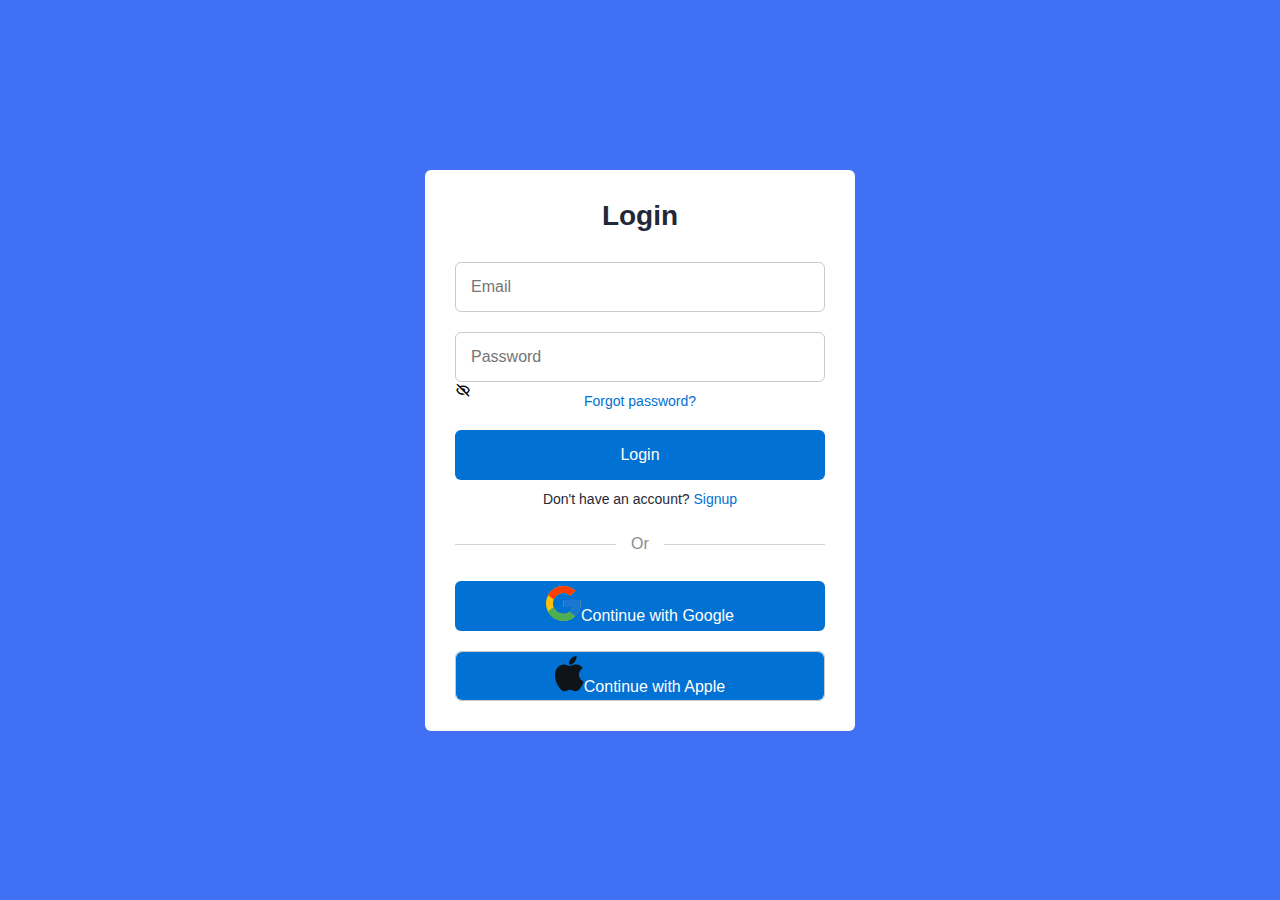
==== index.html @ f736e298 "button apple/google" ====
<!DOCTYPE html>
<html lang="en">
<head>
    <meta charset="UTF-8">
    <meta http-equiv="X-UA-Compatible" content="IE=edge"> 
    <meta name="viewport" content="width=device-width, initial-scale=1.0">
    <title>MeetTweet</title>

    <link rel="stylesheet" href="stylesheet.css">
    <link href='https://unpkg.com/boxicons@2.1.2/css/boxicons.min.css' rel='stylesheet'>
</head>
<body>
     <body>
          <section class="container forms">
              <div class="form login">
                  <div class="form-content">
                      <header>Login</header>
                      <form action="#">
                          <div class="field input-field">
                              <input type="email" placeholder="Email" class="input">
                          </div>
  
                          <div class="field input-field">
                              <input type="password" placeholder="Password" class="password">
                              <i class='bx bx-hide eye-icon'></i>
                          </div>
  
                          <div class="form-link">
                              <a href="#" class="forgot-pass">Forgot password?</a>
                          </div>
  
                          <div class="field button-field">
                              <button>Login</button>
                          </div>
                      </form>
  
                      <div class="form-link">
                          <span>Don't have an account? <a href="#" class="link signup-link">Signup</a></span>
                      </div>
                  </div>
  
                  <div class="line"></div>
  
                  <div class="media-options">
                      <a href="#" class="field apple">
                        <button><img src="google.png">Continue with Google</button>
                      </a>
                  </div>
  
                  <div class="media-options">
                      <a href="#" class="field google">
                        <button><img src="apple.png" a href="#apple.com">Continue with Apple</button>
                          
                      </a>
                  </div>
  
              </div>
  
              <!-- Signup Form -->
  
              <div class="form signup">
                  <div class="form-content">
                      <header>Signup</header>
                      <form action="#">
                          <div class="field input-field">
                              <input type="email" placeholder="Email" class="input">
                          </div>
  
                          <div class="field input-field">
                              <input type="password" placeholder="Create password" class="password">
                          </div>
  
                          <div class="field input-field">
                              <input type="password" placeholder="Confirm password" class="password">
                              <i class='bx bx-hide eye-icon'></i>
                          </div>
  
                          <div class="field button-field">
                              <button>Signup</button>
                          </div>
                      </form>
  
                      <div class="form-link">
                          <span>Already have an account? <a href="#" class="link login-link">Login</a></span>
                      </div>
                  </div>
  
                  <div class="line"></div>
  
                  <div class="media-options">
                      <a href="#" class="field Apple">
                          <i class=''></i>
                          <span>Login with Apple</span>
                      </a>
                  </div>
  
                  <div class="media-options">
                      <a href="#" class="field google">
                          <img src="#" alt="" class="google-img">
                          <span>Login with Google</span>
                      </a>
                  </div>
  
              </div>
          </section>
     

</body>
</html>
---- stylesheet.css ----
*{
  margin: 0;
  padding: 0;
  box-sizing: border-box;
  font-family: 'Poppins', sans-serif;
}
.container{
  height: 100vh;
  width: 100%;
  display: flex;
  align-items: center;
  justify-content: center;
  background-color: #4070f4;
  column-gap: 30px;
}
.form{
  position: absolute;
  max-width: 430px;
  width: 100%;
  padding: 30px;
  border-radius: 6px;
  background: #FFF;
}
.form.signup{
  opacity: 0;
  pointer-events: none;
}
.forms.show-signup .form.signup{
  opacity: 1;
  pointer-events: auto;
}
.forms.show-signup .form.login{
  opacity: 0;
  pointer-events: none;
}
header{
  font-size: 28px;
  font-weight: 600;
  color: #232836;
  text-align: center;
}
form{
  margin-top: 30px;
}
.form .field{
  position: relative;
  height: 50px;
  width: 100%;
  margin-top: 20px;
  border-radius: 6px;
}
.field input,
.field button{
  height: 100%;
  width: 100%;
  border: none;
  font-size: 16px;
  font-weight: 400;
  border-radius: 6px;
}
.field input{
  outline: none;
  padding: 0 15px;
  border: 1px solid#CACACA;
}
.field input:focus{
  border-bottom-width: 2px;
}

.field button{
  color: #fff;
  background-color: #0171d3;
  transition: all 0.3s ease;
  cursor: pointer;
}
.field button:hover{
  background-color: #016dcb;
}
.form-link{
  text-align: center;
  margin-top: 10px;
}
.form-link span,
.form-link a{
  font-size: 14px;
  font-weight: 400;
  color: #232836;
}
.form a{
  color: #0171d3;
  text-decoration: none;
}
.form-content a:hover{
  text-decoration: underline;
}
.line{
  position: relative;
  height: 1px;
  width: 100%;
  margin: 36px 0;
  background-color: #d4d4d4;
}
.line::before{
  content: 'Or';
  position: absolute;
  top: 50%;
  left: 50%;
  transform: translate(-50%, -50%);
  background-color: #FFF;
  color: #8b8b8b;
  padding: 0 15px;
}
.media-options a{
  display: flex;
  align-items: center;
  justify-content: center;
}
a.facebook{
  color: #fff;
  background-color: #4267b2;
}
 /*a.facebook .facebook-icon{
  height: 28px;
  width: 28px;
  color: #0171d3;
  font-size: 20px;
  border-radius: 50%;
  display: flex;
  align-items: center;
  justify-content: center;
  background-color: #fff;
}
.facebook-icon,*/
img.google-img{
  position: absolute;
  top: 50%;
  left: 15px;
  transform: translateY(-50%);
}
img.google-img{
  height: 20px;
  width: 20px;
  object-fit: cover;
}
a.google{
  border: 1px solid #CACACA;
}
a.google span{
  font-weight: 500;
  opacity: 0.6;
  color: #232836;
}

@media screen and (max-width: 400px) {
  .form{
      padding: 20px 10px;
  }
  
}
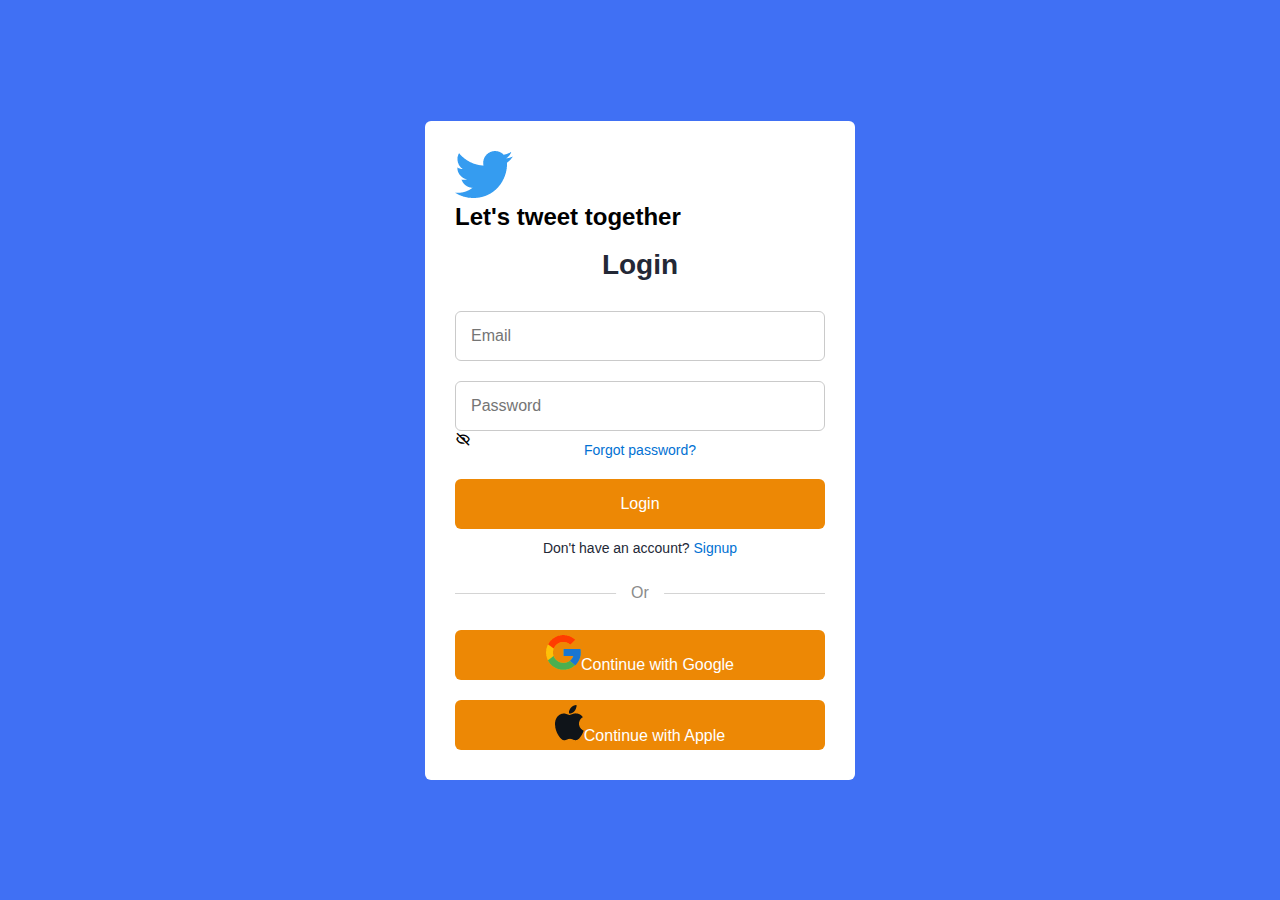
==== commit a4994ab5: "logo" ====
--- a/index.html
+++ b/index.html
@@ -11,9 +11,12 @@
 </head>
 <body>
      <body>
+
           <section class="container forms">
               <div class="form login">
                   <div class="form-content">
+                    <img src="logo.png" class="logo">
+                      <h2>Let's tweet together</h2><br>
                       <header>Login</header>
                       <form action="#">
                           <div class="field input-field">
--- a/stylesheet.css
+++ b/stylesheet.css
@@ -69,7 +69,7 @@
 
 .field button{
   color: #fff;
-  background-color: #0171d3;
+  background-color: #ed8805;
   transition: all 0.3s ease;
   cursor: pointer;
 }
@@ -115,41 +115,6 @@
   align-items: center;
   justify-content: center;
 }
-a.facebook{
-  color: #fff;
-  background-color: #4267b2;
-}
- /*a.facebook .facebook-icon{
-  height: 28px;
-  width: 28px;
-  color: #0171d3;
-  font-size: 20px;
-  border-radius: 50%;
-  display: flex;
-  align-items: center;
-  justify-content: center;
-  background-color: #fff;
-}
-.facebook-icon,*/
-img.google-img{
-  position: absolute;
-  top: 50%;
-  left: 15px;
-  transform: translateY(-50%);
-}
-img.google-img{
-  height: 20px;
-  width: 20px;
-  object-fit: cover;
-}
-a.google{
-  border: 1px solid #CACACA;
-}
-a.google span{
-  font-weight: 500;
-  opacity: 0.6;
-  color: #232836;
-}
 
 @media screen and (max-width: 400px) {
   .form{
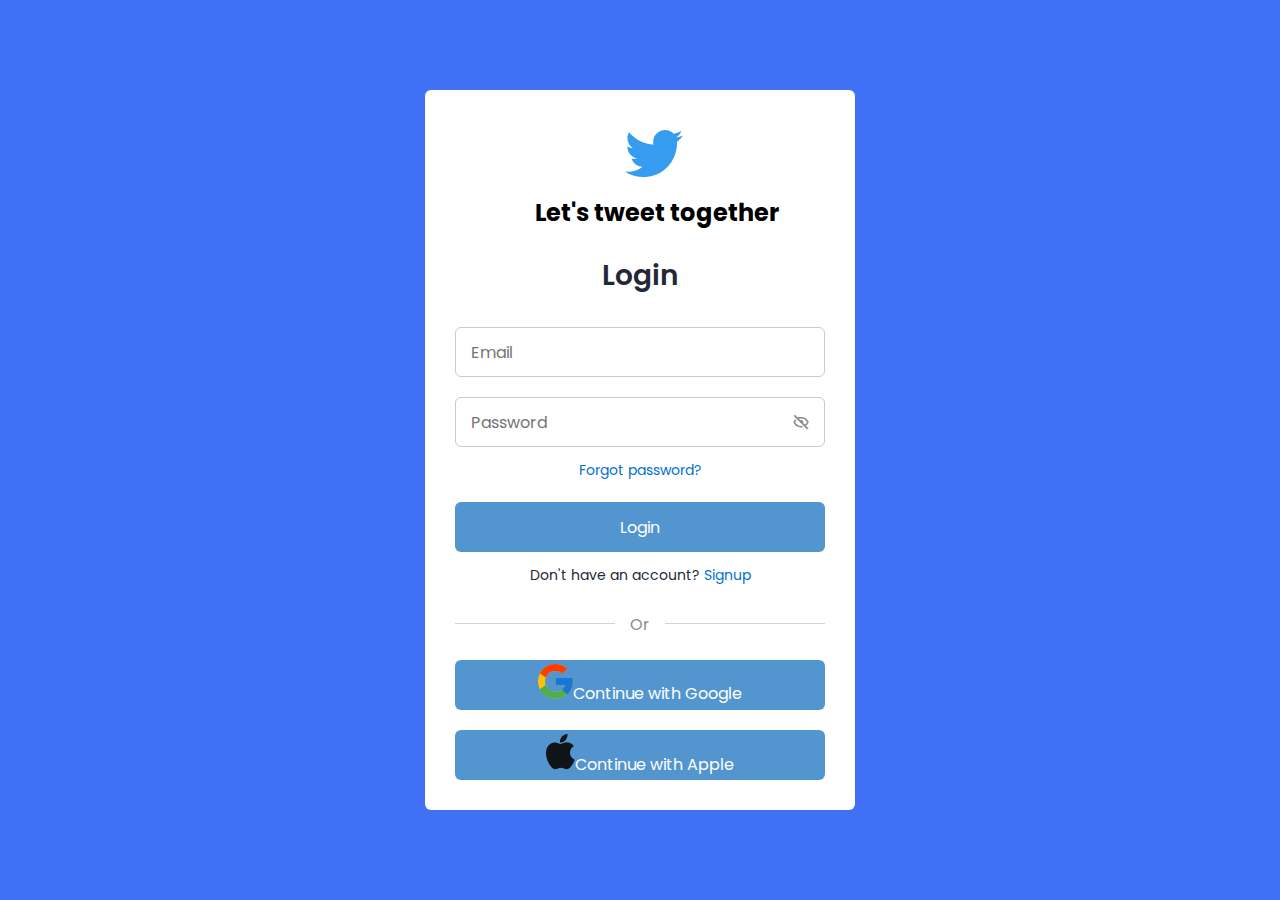
==== commit 17e131c8: "logo/defer/" ====
--- a/index.html
+++ b/index.html
@@ -8,6 +8,7 @@
 
     <link rel="stylesheet" href="stylesheet.css">
     <link href='https://unpkg.com/boxicons@2.1.2/css/boxicons.min.css' rel='stylesheet'>
+    <script src="/script.js" defer></script>
 </head>
 <body>
      <body>
@@ -20,11 +21,11 @@
                       <header>Login</header>
                       <form action="#">
                           <div class="field input-field">
-                              <input type="email" placeholder="Email" class="input">
+                              <input type="email" placeholder="Email" class="input" required>
                           </div>
   
                           <div class="field input-field">
-                              <input type="password" placeholder="Password" class="password">
+                              <input type="password" placeholder="Password" class="password" required>
                               <i class='bx bx-hide eye-icon'></i>
                           </div>
   
@@ -63,6 +64,7 @@
   
               <div class="form signup">
                   <div class="form-content">
+                    <img src="logo.png" class="logo">
                       <header>Signup</header>
                       <form action="#">
                           <div class="field input-field">
@@ -91,18 +93,17 @@
                   <div class="line"></div>
   
                   <div class="media-options">
-                      <a href="#" class="field Apple">
-                          <i class=''></i>
-                          <span>Login with Apple</span>
-                      </a>
-                  </div>
-  
-                  <div class="media-options">
-                      <a href="#" class="field google">
-                          <img src="#" alt="" class="google-img">
-                          <span>Login with Google</span>
-                      </a>
-                  </div>
+                    <a href="#" class="field apple">
+                      <button><img src="google.png">Continue with Google</button>
+                    </a>
+                </div>
+
+                <div class="media-options">
+                    <a href="#" class="field google">
+                      <button><img src="apple.png" a href="#apple.com">Continue with Apple</button>
+                        
+                    </a>
+                </div>
   
               </div>
           </section>
--- a/stylesheet.css
+++ b/stylesheet.css
@@ -1,124 +1,151 @@
-*{
-  margin: 0;
-  padding: 0;
-  box-sizing: border-box;
-  font-family: 'Poppins', sans-serif;
+ /* Google Fonts - Poppins */
+ @import url('https://fonts.googleapis.com/css2?family=Poppins:wght@300;400;500;600&display=swap');
+
+ *{
+     margin: 0;
+     padding: 0;
+     box-sizing: border-box;
+     font-family: 'Poppins', sans-serif;
+ }
+.logo{
+    padding-left: 150px;
+    margin: 10px 20px
 }
-.container{
-  height: 100vh;
-  width: 100%;
-  display: flex;
-  align-items: center;
-  justify-content: center;
-  background-color: #4070f4;
-  column-gap: 30px;
+ h2{
+    padding-left: 80px;
+ }
+ .container{
+     height: 100vh;
+     width: 100%;
+     display: flex;
+     align-items: center;
+     justify-content: center;
+     background-color: #4070f4;
+     column-gap: 30px;
+ }
+ .form{
+     position: absolute;
+     max-width: 430px;
+     width: 100%;
+     padding: 30px;
+     border-radius: 6px;
+     background: #FFF;
+ }
+ .form.signup{
+     opacity: 0;
+     pointer-events: none;
+ }
+ .forms.show-signup .form.signup{
+     opacity: 1;
+     pointer-events: auto;
+ }
+ .forms.show-signup .form.login{
+     opacity: 0;
+     pointer-events: none;
+ }
+ header{
+     font-size: 28px;
+     font-weight: 600;
+     color: #232836;
+     text-align: center;
+ }
+ form{
+     margin-top: 30px;
+ }
+ .form .field{
+     position: relative;
+     height: 50px;
+     width: 100%;
+     margin-top: 20px;
+     border-radius: 6px;
+ }
+ .field input,
+ .field button{
+     height: 100%;
+     width: 100%;
+     border: none;
+     font-size: 16px;
+     font-weight: 400;
+     border-radius: 6px;
+ }
+ .field input{
+     outline: none;
+     padding: 0 15px;
+     border: 1px solid#CACACA;
+ }
+ .field input:focus{
+     border-bottom-width: 2px;
+ }
+ .eye-icon{
+     position: absolute;
+     top: 50%;
+     right: 10px;
+     transform: translateY(-50%);
+     font-size: 18px;
+     color: #8b8b8b;
+     cursor: pointer;
+     padding: 5px;
+ }
+ .field button{
+     color: #fff;
+     background-color: #5395cf;
+     transition: all 0.3s ease;
+     cursor: pointer;
+ }
+ .field button:hover{
+     background-color: #0e3d65;
+ }
+ .form-link{
+     text-align: center;
+     margin-top: 10px;
+ }
+ .form-link span,
+ .form-link a{
+     font-size: 14px;
+     font-weight: 400;
+     color: #232836;
+ }
+ .form a{
+     color: #0171d3;
+     text-decoration: none;
+ }
+ .form-content a:hover{
+     text-decoration: underline;
+ }
+ .line{
+     position: relative;
+     height: 1px;
+     width: 100%;
+     margin: 36px 0;
+     background-color: #d4d4d4;
+ }
+ .line::before{
+    content: 'Or';
+    position: absolute;
+    top: 50%;
+    left: 50%;
+    transform: translate(-50%, -50%);
+    background-color: #FFF;
+    color: #8b8b8b;
+    padding: 0 15px;
 }
-.form{
-  position: absolute;
-  max-width: 430px;
-  width: 100%;
-  padding: 30px;
-  border-radius: 6px;
-  background: #FFF;
-}
-.form.signup{
-  opacity: 0;
-  pointer-events: none;
-}
-.forms.show-signup .form.signup{
-  opacity: 1;
-  pointer-events: auto;
-}
-.forms.show-signup .form.login{
-  opacity: 0;
-  pointer-events: none;
-}
-header{
-  font-size: 28px;
-  font-weight: 600;
-  color: #232836;
-  text-align: center;
-}
-form{
-  margin-top: 30px;
-}
-.form .field{
-  position: relative;
-  height: 50px;
-  width: 100%;
-  margin-top: 20px;
-  border-radius: 6px;
-}
-.field input,
-.field button{
-  height: 100%;
-  width: 100%;
-  border: none;
-  font-size: 16px;
-  font-weight: 400;
-  border-radius: 6px;
-}
-.field input{
-  outline: none;
-  padding: 0 15px;
-  border: 1px solid#CACACA;
-}
-.field input:focus{
-  border-bottom-width: 2px;
-}
+ .media-options a{
+     display: flex;
+     align-items: center;
+     justify-content: center;
+ }
 
-.field button{
-  color: #fff;
-  background-color: #ed8805;
-  transition: all 0.3s ease;
-  cursor: pointer;
-}
-.field button:hover{
-  background-color: #016dcb;
-}
-.form-link{
-  text-align: center;
-  margin-top: 10px;
-}
-.form-link span,
-.form-link a{
-  font-size: 14px;
-  font-weight: 400;
-  color: #232836;
-}
-.form a{
-  color: #0171d3;
-  text-decoration: none;
-}
-.form-content a:hover{
-  text-decoration: underline;
-}
-.line{
-  position: relative;
-  height: 1px;
-  width: 100%;
-  margin: 36px 0;
-  background-color: #d4d4d4;
-}
-.line::before{
-  content: 'Or';
-  position: absolute;
-  top: 50%;
-  left: 50%;
-  transform: translate(-50%, -50%);
-  background-color: #FFF;
-  color: #8b8b8b;
-  padding: 0 15px;
-}
-.media-options a{
-  display: flex;
-  align-items: center;
-  justify-content: center;
-}
 
-@media screen and (max-width: 400px) {
-  .form{
-      padding: 20px 10px;
-  }
-  
-}
+ .field google{
+    background: #880909;
+    background-color: #880909;
+ }
+
+
+ @media screen and (max-width: 400px) {
+     .form{
+         padding: 20px 10px;
+     }
+     
+ }
+  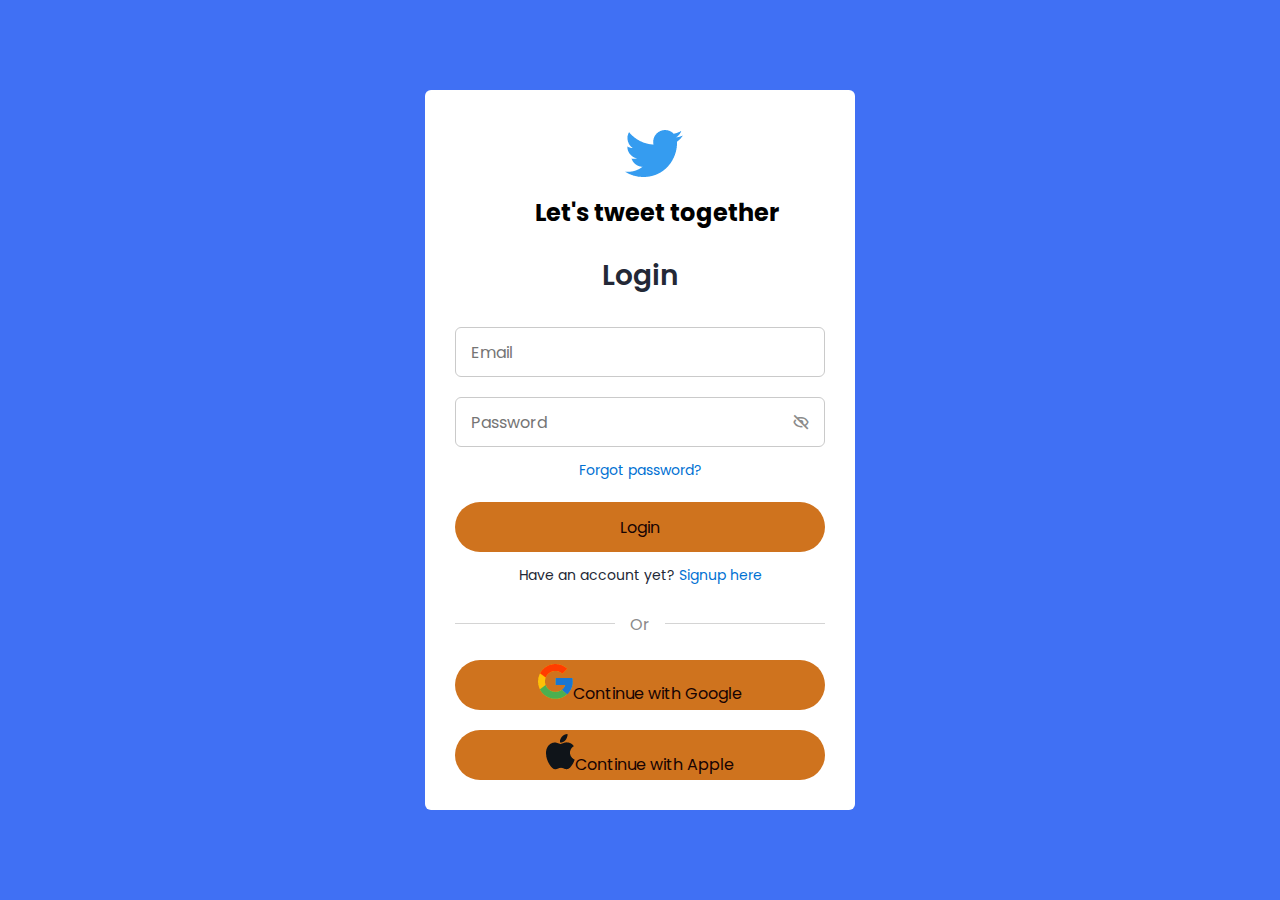
==== commit 5778f9ec: "login" ====
--- a/index.html
+++ b/index.html
@@ -39,7 +39,7 @@
                       </form>
   
                       <div class="form-link">
-                          <span>Don't have an account? <a href="#" class="link signup-link">Signup</a></span>
+                          <span>Have an account yet? <a href="#" class="link signup-link">Signup here</a></span>
                       </div>
                   </div>
   
--- a/stylesheet.css
+++ b/stylesheet.css
@@ -86,14 +86,17 @@
      cursor: pointer;
      padding: 5px;
  }
+
+ 
  .field button{
-     color: #fff;
-     background-color: #5395cf;
+     color: #170303;
+     background-color: #cf731e;
      transition: all 0.3s ease;
      cursor: pointer;
+     border-radius: 50px;
  }
  .field button:hover{
-     background-color: #0e3d65;
+     background-color: #0d4f88;
  }
  .form-link{
      text-align: center;
@@ -136,12 +139,6 @@
  }
 
 
- .field google{
-    background: #880909;
-    background-color: #880909;
- }
-
-
  @media screen and (max-width: 400px) {
      .form{
          padding: 20px 10px;
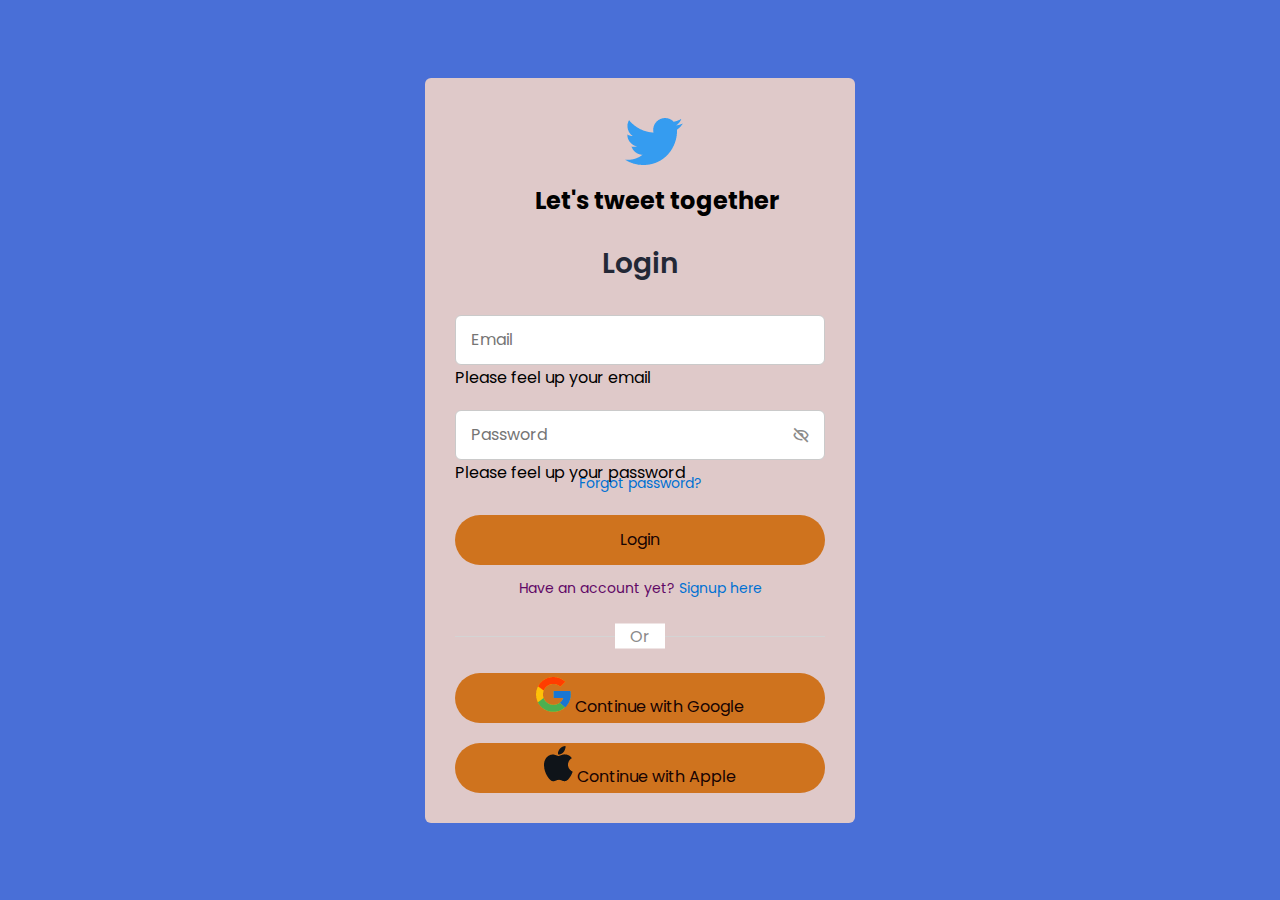
==== commit eb3a942d: "home.html" ====
--- a/index.html
+++ b/index.html
@@ -8,24 +8,28 @@
 
     <link rel="stylesheet" href="stylesheet.css">
     <link href='https://unpkg.com/boxicons@2.1.2/css/boxicons.min.css' rel='stylesheet'>
+    <!--Bootstrap-->
+    <link href="https://cdn.jsdelivr.net/npm/bootstrap@5.3.0-alpha3/dist/css/bootstrap.min.css" rel="stylesheet" integrity="sha384-KK94CHFLLe+nY2dmCWGMq91rCGa5gtU4mk92HdvYe+M/SXH301p5ILy+dN9+nJOZ" crossorigin="anonymous">
     <script src="/script.js" defer></script>
 </head>
 <body>
      <body>
-
+<!--Login-->
           <section class="container forms">
               <div class="form login">
                   <div class="form-content">
                     <img src="logo.png" class="logo">
                       <h2>Let's tweet together</h2><br>
                       <header>Login</header>
-                      <form action="#">
+                      <form action="home.html" method="post"  name="form" onsubmit="return validated()">
                           <div class="field input-field">
-                              <input type="email" placeholder="Email" class="input" required>
+                              <input type="email" placeholder="Email" class="input">
                           </div>
+                           <div id="email_error">Please feel up your email</div>
   
                           <div class="field input-field">
                               <input type="password" placeholder="Password" class="password" required>
+                              <div id="pass_error">Please feel up your password</div>
                               <i class='bx bx-hide eye-icon'></i>
                           </div>
   
@@ -47,13 +51,13 @@
   
                   <div class="media-options">
                       <a href="#" class="field apple">
-                        <button><img src="google.png">Continue with Google</button>
+                        <button><img src="google.png">    Continue with Google</button>
                       </a>
                   </div>
   
                   <div class="media-options">
                       <a href="#" class="field google">
-                        <button><img src="apple.png" a href="#apple.com">Continue with Apple</button>
+                        <button><img src="apple.png" a href="#apple.com"> Continue with Apple</button>
                           
                       </a>
                   </div>
@@ -109,5 +113,6 @@
           </section>
      
 
+         
 </body>
 </html>--- a/stylesheet.css
+++ b/stylesheet.css
@@ -14,26 +14,33 @@
  h2{
     padding-left: 80px;
  }
+
+ /*background*/
  .container{
      height: 100vh;
      width: 100%;
      display: flex;
      align-items: center;
      justify-content: center;
-     background-color: #4070f4;
+     background-color: #496fd7;
      column-gap: 30px;
  }
+
+ /*inside content color*/
  .form{
      position: absolute;
      max-width: 430px;
      width: 100%;
      padding: 30px;
      border-radius: 6px;
-     background: #FFF;
+     background: #dfc9c9;
  }
+
+
  .form.signup{
      opacity: 0;
      pointer-events: none;
+
  }
  .forms.show-signup .form.signup{
      opacity: 1;
@@ -74,7 +81,7 @@
      border: 1px solid#CACACA;
  }
  .field input:focus{
-     border-bottom-width: 2px;
+     border-bottom-width: 12px;
  }
  .eye-icon{
      position: absolute;
@@ -102,12 +109,16 @@
      text-align: center;
      margin-top: 10px;
  }
+
+ /*have an account yet*/
  .form-link span,
  .form-link a{
      font-size: 14px;
      font-weight: 400;
-     color: #232836;
+     color: #610866;
  }
+
+
  .form a{
      color: #0171d3;
      text-decoration: none;
@@ -141,7 +152,7 @@
 
  @media screen and (max-width: 400px) {
      .form{
-         padding: 20px 10px;
+         padding: 120px 110px;
      }
      
  }
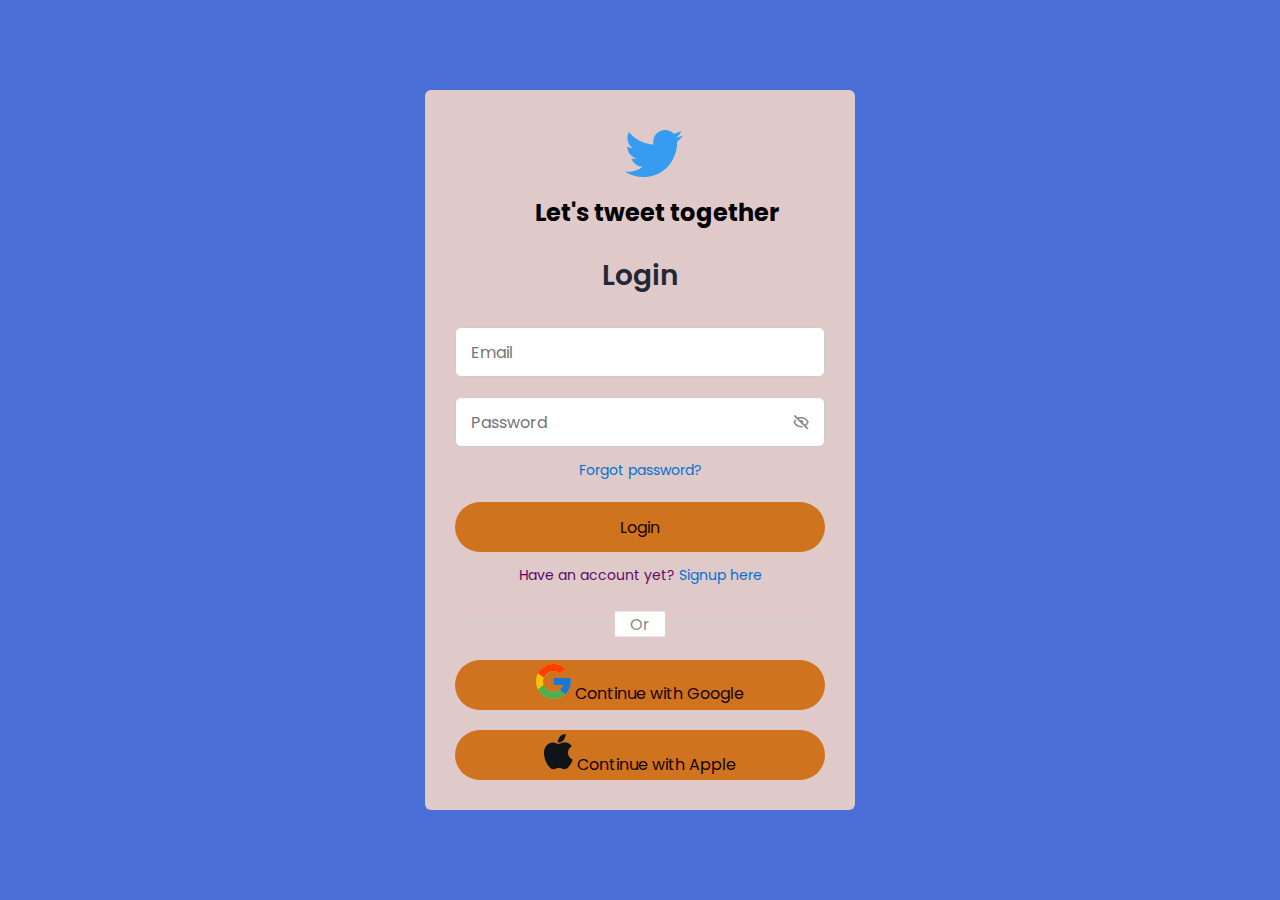
==== commit 085bff28: "home.html placed in html form action" ====
--- a/index.html
+++ b/index.html
@@ -13,7 +13,7 @@
     <script src="/script.js" defer></script>
 </head>
 <body>
-     <body>
+     
 <!--Login-->
           <section class="container forms">
               <div class="form login">
@@ -21,15 +21,15 @@
                     <img src="logo.png" class="logo">
                       <h2>Let's tweet together</h2><br>
                       <header>Login</header>
-                      <form action="home.html" method="post"  name="form" onsubmit="return validated()">
+                      <form action="http://127.0.0.1:3000/home_index.html" method="post"  name="form" onsubmit="return validated()">
                           <div class="field input-field">
-                              <input type="email" placeholder="Email" class="input">
+                              <input type="email" placeholder="Email" class="input" required>
                           </div>
-                           <div id="email_error">Please feel up your email</div>
+                           
   
                           <div class="field input-field">
                               <input type="password" placeholder="Password" class="password" required>
-                              <div id="pass_error">Please feel up your password</div>
+                            
                               <i class='bx bx-hide eye-icon'></i>
                           </div>
   
